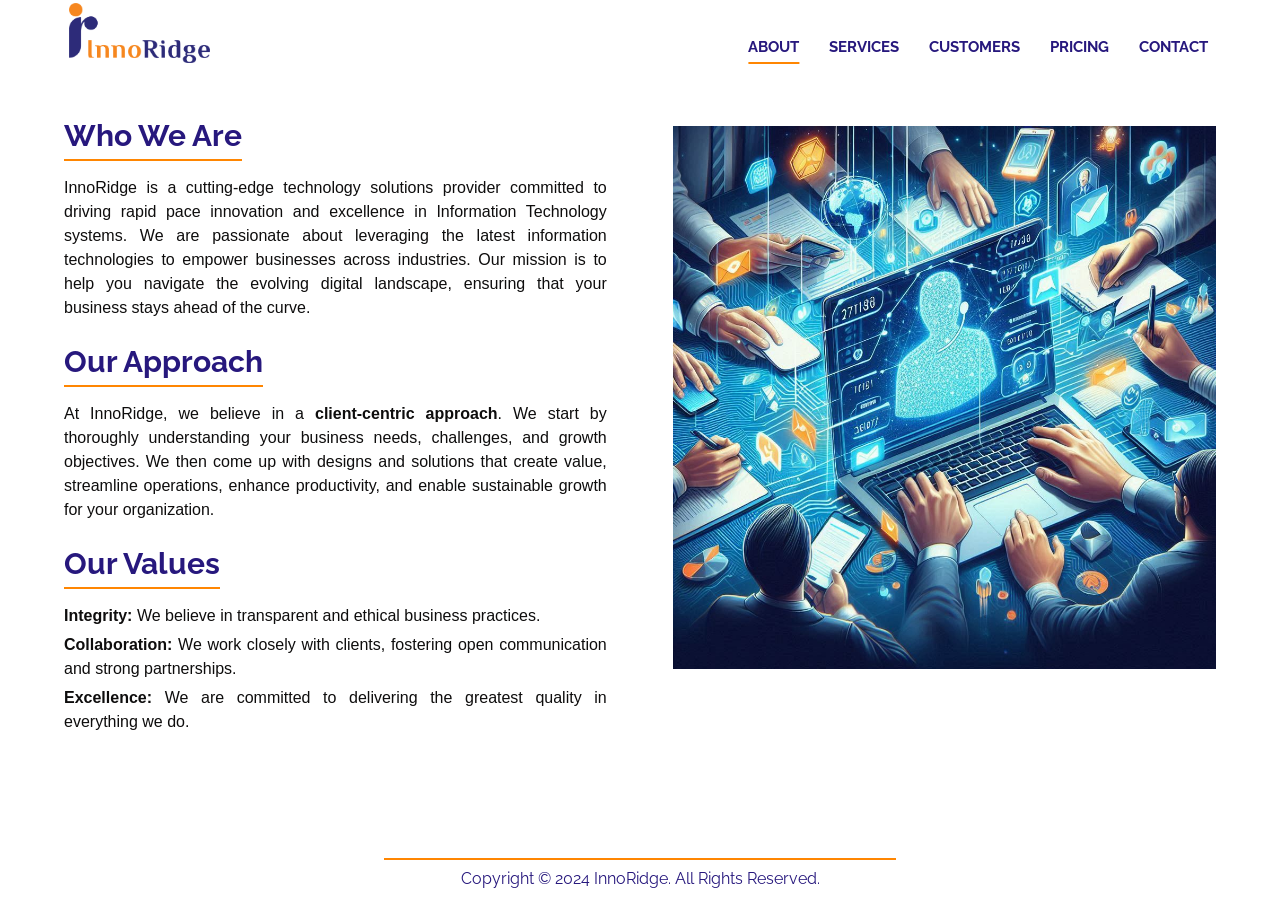
==== index.html @ 4f81815e "innoridge.com website" ====
<!DOCTYPE html>
<html lang="en">

<head>
    <meta charset="utf-8">
    <title>InnoRidge</title>
    <meta content="width=device-width, initial-scale=1.0" name="viewport">
    <meta content="InnoRidge Solutions" name="keywords">
    <meta content="InnoRidge" name="description">

    <!-- Favicon -->
    <link href="img/IRico.ico" rel="icon">

    <!-- Google Font -->
    <link href="https://fonts.googleapis.com/css?family=Raleway:200,300,400,500,600,700,800,900&display=swap"
        rel="stylesheet">

    <!-- Libraries CSS -->
    <link href="lib/bootstrap/css/bootstrap.min.css" rel="stylesheet">
    <link href="lib/ionicons/css/ionicons.min.css" rel="stylesheet">
    <link href="lib/owlcarousel/assets/owl.carousel.min.css" rel="stylesheet">
    <link href="lib/lightbox/css/lightbox.min.css" rel="stylesheet">

    <!-- Main Stylesheet -->
    <link href="css/style.css" rel="stylesheet">
    <title>Redirecting...</title>
    <script type="text/javascript">
      window.location.href = "about.html";
    </script>
  
  </head>
</head>


</html>
---- css/style.css ----
html,
body {
  height: 100%;
  margin: 0;
  display: flex;
  flex-direction: column;
}

html {
  overflow: scroll;
  overflow-x: hidden;
}
::-webkit-scrollbar {
  width: 0; 
  background: transparent; 
}

::-webkit-scrollbar-thumb {
  background: #FF0000;
}

main {
  flex-grow: 1;
}

/**************************************/
/************ General CSS *************/
/**************************************/

.image-for-small-devices {
  display: none;
}

body {
  color: #757575;
  font-family: "Raleway", sans-serif;
  background: #ffffff;
}

a {
  color: #4f84c4;
  transition: 0.3s;
}

/* a:hover,
a:active,
a:focus {
    color: #ff8601;
    outline: none;
    text-decoration: none;
} */

p {
  color: #0e0d0d;
  padding: 0;
  margin: 0 0 15px 0;
  font-size: 16px;
}

h1,
h2,
h3,
h4,
h5,
h6 {
  font-weight: 700;
  color: #27187d;
  margin: 0 0 15px 0;
  padding: 0;
  font-size: 30px;
}

h4,
h5,
h6 {
  font-weight: 400;
}

.mt-100 {
  margin-top: 100px;
}

.header-underline {
  color: #27187d;
  border-bottom: 2px solid #ff8601;
  padding-bottom: 5px;
  width: fit-content;
}

/**************************************/
/************* About CSS ************/
/**************************************/

.why-choose-innoridge-section {
  padding: 20px;
}

.why-choose-innoridge-section {
  padding: 20px;
}

.content-wrapper {
  display: flex;
  justify-content: flex-start;
  gap: 40px;
  max-width: 1200px;
  margin: 0 auto;
}

.content-container,
.values-section {
  flex: 1;
}

.content-container {
  min-width: 300px;
}

.values-section {
  min-width: 300px;
}

.mission-section {
  margin-top: 40px;
  text-align: center;
}

.section-heading {
  font-size: 24px;
  margin-bottom: 15px;
}

.reasons-list,
.values-list {
  list-style-type: none;
  padding-left: 0;
}

.reasons-list li,
.values-list li {
  margin-bottom: 10px;
}

@media screen and (max-width: 768px) {
  .content-wrapper {
    flex-direction: column;
  }
}

.why-innoridge {
  padding: 3rem;
}

.why-innoridge h2 {
  text-align: center;
}

.u-header {
  height: 85px;
  background-color: #ffffff;
}

.about-section {
  display: flex;
  flex-direction: row;
  margin: rem 0;
  gap: 1rem;
  align-items: flex-start;
  margin-left: 5vw;
  margin-right: 5vw;
}

.about-section h2 {
  margin: 0;
  font-size: 1.75rem;
  font-family: "Roboto", sans-serif;
  text-decoration: underline;
}

.section-title {
  font-family: "Roboto", sans-serif;
  text-decoration: underline;
}

.section-paragraph {
  text-align: justify;
  font-size: 1rem;
  font-family: "Roboto", sans-serif;
  margin-top: 0px;
}

.contact-text {
  margin-bottom: 5px !important;
}

.section-paragraph p {
  margin-top: 0px !important;
}

.values-section  {
  font-size: 1rem;
} 

.image-content {
  flex: 1;
  display: flex;
  justify-content: center;
  align-items: flex-start;
}

.about-image {
  width: 100%;
  padding-top: 0.5rem;
  padding-bottom: 1.5rem;
  max-height: 74vh;
}



.about-image-services {
  width: 100%;
  /* object-fit: contain; */
  /* display: block; */
}

.projects-section {
  padding: 2vh 0 0 0;
}

/* General Styles */

.container {
  display: flex;
  flex-direction: row;
  margin: 2rem;
  gap: 1rem;
}

.text-content {
  flex: 1;
  display: flex;
  flex-direction: column;
  justify-content: center;
}

.section-heading {
  text-align: center;
  margin-bottom: 0.5rem !important;
  font-size: 2.5rem;
  font-family: Roboto, sans-serif !important;
}

.text-content p {
  text-align: justify;
  /* font-size: 1rem; */
  margin-bottom: 1.5rem;
  font-family: Roboto, sans-serif !important;
}

.image-container {
  flex: 1;
  display: flex;
  justify-content: center;
  height: 100%;
  padding-top: 2rem;
}

.image-container img {
  max-width: 100%;
  height: auto;
}

/* .image-for-small-devices{
    height: 20rem !important;
    width: 10rem;
  } */

/* Media Queries for Responsiveness */
@media (max-width: 1440px) {
  .section-heading {
    font-size: 2.25rem;
  }

  p {
    font-size: 1.12rem;
  }
}

@media (max-width: 1024px) {
  .container {
    flex-direction: column;
    align-items: center;
  }

  .text-content {
    margin-bottom: 2rem;
  }

  .section-heading {
    font-size: 2rem;
  }

  p {
    font-size: 1.1rem;
  }

  .image-container {
    justify-content: center;
  }

  .image-container img {
    width: 80%;
  }
}

@media (max-width: 768px) {
  .container {
    margin: 2rem 1rem;
  }

  .section-heading {
    font-size: 1.75rem;
    /* Smaller devices font size */
  }

  p {
    font-size: 1rem;
  }
  .image-for-small-devices {
    display: flex;
    width: 90vw;
    height: 40vh;
    margin: 0 auto;
  }
}

@media (max-width: 767px) {
  .about-section {
    flex-direction: column;
  }

  .image-content {
    display: none;
  }

  .text-content {
    margin-bottom: 0;
  }

  .image-for-small-devices {
    display: flex;
    width: 90vw;
    height: 40vh;
    margin: 0 auto;
  }
}

@media (max-width: 480px) {
  .container {
    margin: 1rem;
  }

  .section-heading {
    font-size: 1.5rem;
    /* Mobile devices */
  }
  .image-content .about-image{
    display: none;
  }

  p {
    font-size: 0.95rem;
  }


}

/* General Styles */
.why-choose-innoridge-section {
  padding: 0 4rem 1.5rem;
  font-family: "Roboto", sans-serif;
}

.content-container {
  padding: 0;
}

.section-heading {
  text-align: start;
  /* margin-bottom: 1rem; */
}

.text-content,
.image-container {
  flex: 1 !important;
  /* margin: 0 1rem !important; */
}

.image-container img {
  width: 100% !important;
  height: auto !important;
  object-fit: cover !important;
}

.reasons-list,
.values-list {
  padding-left: 0;
  list-style-position: inside;
}

.reasons-list li,
.values-list li {
  margin-bottom: 1rem;
  font-size: 1rem;
  /* Default paragraph size */
}


.values-section p,
.mission-section p {
  font-size: 1rem;
  /* Default paragraph size */
}

/* Media Queries for Responsiveness */
@media (max-width: 1440px) {
  .section-heading {
    font-size: 2.25rem;
    /* For smaller desktops */
  }

  .reasons-list li,
  .values-list li,
  .values-section p,
  .mission-section p {
    font-size: 1.15rem;
  }
}

@media (max-width: 1024px) {
  .why-choose-innoridge-section {
    padding: 0 2rem 2rem;
  }

  .section-heading {
    font-size: 2rem;
    /* For tablets */
  }

  .reasons-list li,
  .values-list li,
  .values-section p,
  .mission-section p {
    font-size: 1.1rem;
  }
}

@media (max-width: 768px) {
  .why-choose-innoridge-section {
    padding: 0 1rem 2rem;
  }

  .section-heading {
    font-size: 1.75rem;
    /* For small tablets */
  }

  .reasons-list li,
  .values-list li,
  .values-section p,
  .mission-section p {
    font-size: 1rem;
  }
}

@media (max-width: 480px) {
  .why-choose-innoridge-section {
    padding: 0 1rem 1rem;
  }

  .section-heading {
    font-size: 1.5rem;
    /* For mobile devices */
  }

  .reasons-list li,
  .values-list li,
  .values-section p,
  .mission-section p {
    font-size: 0.95rem;
  }
}

.u-social-icons {
  display: flex;
  /* Ensure the icons are displayed in a row */
  justify-content: center;
  /* Center the icons */
  align-items: center;
  /* Vertically center the icons */
}

.u-social-icon {
  width: 25px;
  /* Set a fixed width for the icons */
  height: 25px;
  /* Set a fixed height for the icons */
  margin: 0 10px;
  /* Add some spacing between icons */
}

#sec-5ca8 {
  background-color: #ffffff;
}

.social-icon {
  display: inline-block;
  /* Align icon properly */
  width: 24px;
  /* Set width */
  height: 24px;
  /* Set height */
}

.u-section-1 {
  background-image: none;
}

.u-section-1 .u-sheet-1 {
  min-height: 541px;
}

.u-section-1 .u-layout-wrap-1 {
  /* margin-top: 60px;
    margin-bottom: 12px; */
}

.u-section-1 .u-layout-cell-1 {
  min-height: 479px;
}

/* .u-section-1 .u-container-layout-1 {
    padding: 30px 60px;
  } */

.u-section-1 .u-text-1 {
  text-decoration: underline !important;
  margin: 30px auto 0;
}

.u-section-1 .u-text-2 {
  font-size: 1.125rem;
  margin: 34px 0 0;
}

.u-section-1 .u-text-3 {
  text-decoration: underline !important;
  margin: 30px 0 0;
}

.u-section-1 .u-text-4 {
  margin-left: 0;
  margin-right: 0;
  margin-bottom: 0;
  font-size: 1.125rem;
}

.u-section-1 .u-image-1 {
  min-height: 479px;
  background-image: url("images/Innoridge_Logo_Small.jpg?rand=93ce");
  background-position: 50% 50%;
}

.u-section-1 .u-container-layout-2 {
  padding: 30px 60px;
}

@media (max-width: 1199px) {
  .u-section-1 .u-sheet-1 {
    min-height: 100px;
  }

  .u-section-1 .u-layout-cell-1 {
    min-height: 395px;
  }

  .u-section-1 .u-image-1 {
    min-height: 395px;
  }
}

@media (max-width: 991px) {
  .u-section-1 .u-layout-cell-1 {
    min-height: 100px;
  }

  .u-section-1 .u-container-layout-1 {
    padding-left: 30px;
    padding-right: 30px;
  }

  .u-section-1 .u-image-1 {
    min-height: 303px;
  }

  .u-section-1 .u-container-layout-2 {
    padding-left: 30px;
    padding-right: 30px;
  }
}

@media (max-width: 767px) {
  .u-section-1 .u-container-layout-1 {
    padding-left: 10px;
    padding-right: 10px;
  }

  .u-section-1 .u-image-1 {
    min-height: 455px;
  }

  .u-section-1 .u-container-layout-2 {
    padding-left: 10px;
    padding-right: 10px;
  }
}

@media (max-width: 575px) {
  .u-section-1 .u-image-1 {
    min-height: 286px;
  }
}

.u-section-2 {
  min-height: 584px;
}

.u-section-2 .u-group-1 {
  margin-top: 64px;
  margin-bottom: 0;
  min-height: 520px;
  height: auto;
}

.u-section-2 .u-container-layout-1 {
  padding: 0 0 7px;
}

.u-section-2 .u-shape-1 {
  width: 30px;
  height: 368px;
  background-image: none;
  margin: -26px auto 0 0;
}

.u-section-2 .u-shape-2 {
  width: 30px;
  height: 368px;
  background-image: none;
  margin: -368px 0 0 auto;
}

.u-section-2 .u-text-1 {
  font-size: 1.875rem;
  margin: -342px 80px 0;
}

.u-section-2 .u-text-2 {
  line-height: 2;
  font-size: 1.25rem;
  margin: 30px 100px 0;
}

@media (max-width: 1199px) {
  .u-section-2 {
    min-height: 650px;
  }

  .u-section-2 .u-group-1 {
    min-height: 599px;
    height: auto;
  }

  .u-section-2 .u-text-1 {
    width: 600px;
    margin-top: -284px;
    margin-left: auto;
    margin-right: auto;
  }

  .u-section-2 .u-text-2 {
    margin-top: 47px;
    margin-left: 0;
    margin-right: 0;
  }
}

@media (max-width: 991px) {
  .u-section-2 {
    min-height: 659px;
  }

  .u-section-2 .u-group-1 {
    margin-top: 33px;
    margin-bottom: 33px;
    min-height: 594px;
  }

  .u-section-2 .u-shape-1 {
    left: 0;
    right: auto;
    height: auto;
    margin: initial;
  }

  .u-section-2 .u-shape-2 {
    left: auto;
    right: 0;
    height: auto;
    margin: initial;
  }

  .u-section-2 .u-text-1 {
    margin-top: 22px;
  }

  .u-section-2 .u-text-2 {
    margin-top: 31px;
  }
}

@media (max-width: 767px) {
  .u-section-2 .u-text-1 {
    margin-top: -1330px;
    width: 540px;
  }

  .u-section-2 .u-text-2 {
    font-size: 1.125rem;
    margin-top: -878px;
  }
}

@media (max-width: 575px) {
  .u-section-2 {
    min-height: 850px;
  }

  .u-section-2 .u-group-1 {
    margin-top: 59px;
    margin-bottom: 60px;
    min-height: 742px;
  }

  .u-section-2 .u-container-layout-1 {
    padding-bottom: 0;
  }

  .u-section-2 .u-text-1 {
    width: 340px;
    margin-top: 31px;
  }

  .u-section-2 .u-text-2 {
    width: auto;
    margin-top: 30px;
    margin-left: 40px;
    margin-right: 40px;
  }
}

.u-section-1 {
  background-image: none;
}

.u-section-1 .u-sheet-1 {
  min-height: 541px;
}

.u-section-1 .u-layout-wrap-1 {
  margin-top: 60px;
  margin-bottom: 12px;
}

.u-section-1 .u-layout-cell-1 {
  min-height: 479px;
}

.u-section-1 .u-container-layout-1 {
  padding: 30px 60px;
}

.u-section-1 .u-text-1 {
  text-decoration: underline !important;
  margin: 30px auto 0;
}

.u-section-1 .u-text-2 {
  font-size: 1.125rem;
  margin: 34px 0 0;
}

.u-section-1 .u-text-3 {
  text-decoration: underline !important;
  margin: 30px 0 0;
}

.u-section-1 .u-text-4 {
  margin-left: 0;
  margin-right: 0;
  margin-bottom: 0;
  font-size: 1.125rem;
}

.u-section-1 .u-image-1 {
  min-height: 479px;
  background-image: url("images/Innoridge_Logo_Small.jpg?rand=93ce");
  background-position: 50% 50%;
}

.u-section-1 .u-container-layout-2 {
  padding: 30px 60px;
}

@media (max-width: 1199px) {
  .u-section-1 .u-sheet-1 {
    min-height: 100px;
  }

  .u-section-1 .u-layout-cell-1 {
    min-height: 395px;
  }

  .u-section-1 .u-image-1 {
    min-height: 395px;
  }
}

@media (max-width: 991px) {
  .u-section-1 .u-layout-cell-1 {
    min-height: 100px;
  }

  .u-section-1 .u-container-layout-1 {
    padding-left: 30px;
    padding-right: 30px;
  }

  .u-section-1 .u-image-1 {
    min-height: 303px;
  }

  .u-section-1 .u-container-layout-2 {
    padding-left: 30px;
    padding-right: 30px;
  }
}

@media (max-width: 767px) {
  .u-section-1 .u-container-layout-1 {
    padding-left: 10px;
    padding-right: 10px;
  }

  .u-section-1 .u-image-1 {
    min-height: 455px;
  }

  .u-section-1 .u-container-layout-2 {
    padding-left: 10px;
    padding-right: 10px;
  }
}

@media (max-width: 575px) {
  .u-section-1 .u-image-1 {
    min-height: 286px;
  }
}

.u-section-2 {
  min-height: 584px;
}

.u-section-2 .u-group-1 {
  margin-top: 64px;
  margin-bottom: 0;
  min-height: 520px;
  height: auto;
}

.u-section-2 .u-container-layout-1 {
  padding: 0 0 7px;
}

.u-section-2 .u-shape-1 {
  width: 30px;
  height: 368px;
  background-image: none;
  margin: -26px auto 0 0;
}

.u-section-2 .u-shape-2 {
  width: 30px;
  height: 368px;
  background-image: none;
  margin: -368px 0 0 auto;
}

.u-section-2 .u-text-1 {
  font-size: 1.875rem;
  margin: -342px 80px 0;
}

.u-section-2 .u-text-2 {
  line-height: 2;
  font-size: 1.25rem;
  margin: 30px 100px 0;
}

@media (max-width: 1199px) {
  .u-section-2 {
    min-height: 650px;
  }

  .u-section-2 .u-group-1 {
    min-height: 599px;
    height: auto;
  }

  .u-section-2 .u-text-1 {
    width: 600px;
    margin-top: -284px;
    margin-left: auto;
    margin-right: auto;
  }

  .u-section-2 .u-text-2 {
    margin-top: 47px;
    margin-left: 0;
    margin-right: 0;
  }
}

@media (max-width: 991px) {
  .u-section-2 {
    min-height: 659px;
  }

  .u-section-2 .u-group-1 {
    margin-top: 33px;
    margin-bottom: 33px;
    min-height: 594px;
  }

  .u-section-2 .u-shape-1 {
    left: 0;
    right: auto;
    height: auto;
    margin: initial;
  }

  .u-section-2 .u-shape-2 {
    left: auto;
    right: 0;
    height: auto;
    margin: initial;
  }

  .u-section-2 .u-text-1 {
    margin-top: 22px;
  }

  .u-section-2 .u-text-2 {
    margin-top: 31px;
  }
}

@media (max-width: 767px) {
  .u-section-2 .u-text-1 {
    margin-top: -1330px;
    width: 540px;
  }

  .u-section-2 .u-text-2 {
    font-size: 1.125rem;
    margin-top: -878px;
  }
}

@media (max-width: 575px) {
  .u-section-2 {
    min-height: 850px;
  }

  .u-section-2 .u-group-1 {
    margin-top: 59px;
    margin-bottom: 60px;
    min-height: 742px;
  }

  .u-section-2 .u-container-layout-1 {
    padding-bottom: 0;
  }

  .u-section-2 .u-text-1 {
    width: 340px;
    margin-top: 31px;
  }

  .u-section-2 .u-text-2 {
    width: auto;
    margin-top: 30px;
    margin-left: 40px;
    margin-right: 40px;
  }
}

/**************************************/
/********** Back to Top CSS ***********/
/**************************************/
.back-to-top {
  position: fixed;
  display: none;
  background: #4f84c4;
  color: #ffffff;
  width: 45px;
  height: 45px;
  text-align: center;
  line-height: 1;
  font-size: 44px;
  right: 15px;
  bottom: 15px;
  transition: background 0.3s;
  z-index: 9;
}

.back-to-top i {
  color: #ffffff;
}

/**************************************/
/************** Nav CSS ***************/
/**************************************/
#nav {
  /* position: fixed; */
  top: 0;
  width: 100%;
  height: 100px;
  padding: 20px 0 15px;
  z-index: 999;
}

#nav.nav-sticky {
  height: 70px;
  padding: 8px 0;
  box-shadow: 0 2px 5px #ffffff;
  transition: all 0.3s;
}

#nav .navbar {
  height: 100%;
  background: transparent !important;
}

#nav .navbar-brand {
  padding: 0;
}

#nav .navbar-brand img {
  position: absolute;
  max-height: 60px;
  margin-top: -40px;
  transition: all 0.5s;
  margin-left: 3vw;
}

#nav.nav-sticky .navbar-brand img {
  position: absolute;
  max-height: 50px;
  margin-top: -25px;
  transition: all 0.5s;
}

#nav .nav-link,
#nav .nav-link:focus,
#nav .nav-link:hover,
#nav .nav-link.active {
  color: #27187d;
  position: relative;
  text-decoration: none;
  font-weight: bold;
}

#nav .nav-link:hover,
#nav .nav-link.active {
  text-decoration: underline;
  text-decoration-color: #ff8601;
  text-decoration-thickness: 1.5px;
  text-underline-offset: 10px;
}

#nav .nav-link {
  transition: color 0.3s ease;
}

#nav .nav-link:hover,
#nav .nav-link.active {
  color: #27187d;
  background-color: transparent;
  transition: none;
}

#nav .dropdown-menu {
  margin-top: 0;
  border: 0;
  border-radius: 0;
  background: #195da1;
}



/* .header-background {
  background-color: rgb(238, 238, 238) !important;
} */

.nav-content-adjustments{
  padding-right: 2vw !important;
}

@media (min-width: 1400px){
  .nav-content-adjustments{
    padding-right: 2.5vw !important;
  }
}

@media (min-width: 768px) {
  #nav,
  #nav .navbar {
    background: #ffffff;
  }

  #nav a.nav-link {
    padding: 8px 15px 0px;
    font-size: 15px;
    text-transform: uppercase;
  }
}

@media (max-width: 768px) {
  #nav,
  #nav .navbar {
    background: #ffffff !important;

  }

  #nav a.nav-link {
    padding: 5px;
  }

  #nav .dropdown-menu {
    box-shadow: none;
  }

  #nav .container-fluid {
    padding: 0;
  }

  .nav-adjustments {
    padding-top: 2rem !important;
    padding-left: 0.6rem !important;
  }

  #nav-link{
    padding-left: 1vh;
  }
}

/**************************************/
/************* Header CSS *************/
/**************************************/
.header {
  position: relative;
  width: 100%;
  background: #ffffff;
  margin-top: 100px;
}

.header .carousel-item {
  position: relative;
  width: 100%;
  overflow: hidden;
}

.header .carousel-img {
  text-align: center;
}

.header .carousel-img img {
  max-width: 100%;
  max-height: 100%;
}

.header .carousel-content {
  padding: 30px;
  text-align: center;
}

.header .carousel-content h2 {
  color: #4f84c4;
  font-size: 45px;
  font-weight: 700;
  letter-spacing: 3px;
  text-transform: capitalize;
}

.header .carousel-content p {
  color: #353535;
  font-size: 22px;
  font-weight: 500;
  letter-spacing: 1px;
  margin-bottom: 25px;
}

.header .carousel-content .btn {
  padding: 12px 30px;
  color: #ffffff;
  border-radius: 0;
  background: #4f84c4;
}

.header .carousel-content .btn:hover {
  background: #888888;
}

.carousel-control-next i,
.carousel-control-prev i {
  color: #888888;
  font-size: 45px;
}

.carousel-indicators li {
  width: 20px;
  height: 0px;
  background: #888888;
}

/**************************************/
/******** Section Header CSS **********/
/**************************************/
.section-header {
  position: relative;
  max-width: 700px;
  margin: 0 auto 60px auto;
  padding-bottom: 25px;
}

.section-header h2 {
  color: #666666;
  font-size: 35px;
  font-weight: 700;
  text-transform: uppercase;
  letter-spacing: 6px;
  text-align: center;
}

.section-header::after {
  content: "";
  position: absolute;
  display: inline-block;
  width: 100px;
  height: 5px;
  background: #cccccc;
  border-radius: 0 0 5px 5px;
  bottom: 0;
  left: calc(50% - 50px);
}

.section-header p {
  font-size: 22px;
  font-weight: 300;
  text-align: center;
  margin: 0;
}

/**************************************/
/********* About + Single CSS *********/
/**************************************/
.about,
.single {
  position: relative;
  padding: 90px 0 60px 0;
  background: #f2f2f2;
}

.about .col-md-12,
.about .col-md-6,
.single .col-md-12,
.single .col-md-6 {
  margin-bottom: 30px;
}

.about .about-img,
.single .single-img {
  position: relative;
  overflow: hidden;
}

.about .about-img img,
.single .single-img img {
  width: 100%;
}

.about .about-content,
.single .single-content {
  position: relative;
  width: 80%;
  margin: -100px auto 0 auto;
  padding: 30px;
  background: #ffffff;
}

.about .about-content h2,
.single .single-content h2 {
  font-size: 25px;
  font-weight: 700;
}

.about .about-content p,
.single .single-content p {
  font-size: 16px;
  font-weight: 300;
}

.about .btn,
.single .btn {
  font-size: 14px;
  letter-spacing: 1px;
  color: #ffffff;
  background: #999999;
  border-radius: 0;
}

.about .btn:hover,
.single .btn:hover {
  background: #4f84c4;
}

/**************************************/
/************ Services CSS ************/
/**************************************/
.service {
  background: #ffffff;
  padding: 90px 0 60px 0;
  text-align: center;
}

.service .service-item {
  position: relative;
  width: 100%;
  text-align: center;
  margin-bottom: 30px;
}

.service .service-icon {
  position: relative;
  width: 100%;
  padding: 30px 15px;
  background: #4f84c4;
}

.service .service-icon i {
  font-size: 90px;
  line-height: 0;
  color: #ffffff;
}

.service .service-detail {
  position: relative;
  width: 100%;
  padding: 30px 15px;
  background: #f2f2f2;
}

.service .service-detail h4,
.service .service-detail h4 a {
  font-size: 18px;
  font-weight: 700;
  line-height: 24px;
  letter-spacing: 1px;
  text-transform: capitalize;
}

.service .service-detail p {
  margin: 0;
}

/**************************************/
/********* Call To Action CSS *********/
/**************************************/
.call-to-action {
  position: relative;
  padding: 90px 0;
  background: #4f84c4;
}

.call-to-action .container {
  max-width: 700px;
}

.call-to-action .section-header h2 {
  color: #ffffff;
}

.call-to-action .section-header::before {
  background: #ffffff;
}

.call-to-action .section-header p {
  color: #ffffff;
}

.call-to-action .btn {
  padding: 15px 30px;
  color: #4f84c4;
  font-weight: 700;
  font-size: 18px;
  letter-spacing: 1px;
  text-transform: uppercase;
  background: #ffffff;
  border-radius: 0;
  transition: 0.3s;
}

.call-to-action .btn:hover {
  color: #ffffff;
  background: #353535;
}

/**************************************/
/************* Pricing CSS ************/
/**************************************/
.pricing {
  background: #f2f2f2;
  padding: 90px 0 60px 0;
}

.pricing .price-content {
  position: relative;
  background: #ffffff;
  text-align: center;
  margin-bottom: 30px;
}

.pricing .price-plan {
  display: block;
  background: #353535;
  margin: 0 0 30px;
  padding: 20px 0;
}

.pricing .price-plan i {
  color: #ffffff;
  font-size: 60px;
  line-height: 80px;
}

.pricing .price-title {
  display: block;
  color: #ffffff;
  font-size: 30px;
  letter-spacing: 2px;
  margin-bottom: 10px;
}

.pricing .price-amount {
  position: relative;
  font-family: "Arial, Helvetica", sans-serif;
  color: #ffffff;
  font-size: 60px;
  font-weight: 900;
  margin: 0;
  text-transform: uppercase;
}

.pricing .price-amount span {
  color: #ffffff;
  font-size: 22px;
  font-weight: 400;
  text-transform: lowercase;
}

.pricing .price-amount span:first-child {
  position: relative;
  top: -27px;
  left: -5px;
}

.pricing .price-date {
  color: #ffffff;
  font-size: 12px;
  margin-top: 5px;
  text-transform: uppercase;
  margin-bottom: 0;
}

.pricing .price-details {
  font-size: 16px;
  list-style: none;
  text-align: left;
}

.pricing .price-details li {
  padding: 5px 0;
}

.pricing .price-details li i.ion-md-checkmark {
  color: #4f84c4;
  margin-right: 8px;
}

.pricing .price-details li i.ion-md-close {
  color: #ea4335;
  margin-right: 10px;
}

.pricing .btn {
  color: #ffffff;
  padding: 10px 30px;
  text-transform: uppercase;
  border: none;
  border-radius: 0;
}

.pricing .price-btn {
  margin-top: 10px;
  margin-bottom: 30px;
  background: #353535;
  color: #ffffff;
}

.pricing .price-btn:hover {
  background: #4f84c4;
}

.pricing .features-price-btn {
  background: #4f84c4;
}

.pricing .features-price-btn:hover {
  background: #353535;
}

.pricing .features-price .price-plan {
  background: #4f84c4;
}

.pricing .features-price .price-plan p {
  color: #ffffff;
}

.pricing .features-price .price-plan .price-amount,
.pricing .features-price .price-plan .price-amount span {
  color: #ffffff;
}

.pricing .features-price .price-plan .price-title {
  color: #ffffff;
}

/**************************************/
/*********** Our Skills CSS ***********/
/**************************************/
.skills {
  position: relative;
  padding: 90px 0 60px 0;
}

.skills .skill-item {
  position: relative;
  width: 100%;
  margin-bottom: 30px;
}

.skills .skill-item h3 {
  font-size: 22px;
  font-weight: 700;
  color: #666666;
  margin-bottom: 15px;
}

.skills .skill-name {
  position: relative;
  width: 100%;
}

.skills .skill-name p {
  display: inline-block;
  margin-bottom: 5px;
  font-size: 16px;
  font-weight: 400;
}

.skills .skill-name p:last-child {
  float: right;
}

.skills .progress {
  margin-bottom: 15px;
  border-radius: 0;
}

.skills .progress .progress-bar {
  background: #4f84c4;
  border-radius: 0;
}

/**************************************/
/************ Counters CSS ************/
/**************************************/
.counters {
  position: relative;
  width: 100%;
  padding: 90px 0;
  background: #4f84c4;
}

.counters i {
  display: inline-block;
  font-size: 90px;
  line-height: 0;
  color: #ffffff;
  margin-bottom: 10px;
}

.counters h2 {
  font-family: "Arial, Helvetica", sans-serif;
  font-size: 60px;
  font-weight: 900;
  letter-spacing: 5px;
  color: #ffffff;
}

.counters p {
  font-size: 22px;
  color: #ffffff;
}

/**************************************/
/************ Portfolio CSS ***********/
/**************************************/
.portfolio {
  position: relative;
  padding: 90px 0 60px 0;
  background: #f2f2f2;
}

.portfolio .portfolio-item {
  margin-bottom: 30px;
  overflow: hidden;
}

.portfolio .portfolio-item .portfolio-img {
  position: relative;
  background: #000000;
  overflow: hidden;
}

.portfolio .portfolio-item .link-preview,
.portfolio .portfolio-item .link-details {
  position: absolute;
  display: inline-block;
  padding: 5px 0;
  line-height: 1;
  text-align: center;
  width: 45px;
  height: 35px;
  background: #4f84c4;
  border: 1px solid #ffffff;
  transition: 0.3s;
  opacity: 0;
}

.portfolio .portfolio-item .link-preview i,
.portfolio .portfolio-item .link-details i {
  font-size: 22px;
  color: #ffffff;
}

.portfolio .portfolio-item .link-preview:hover,
.portfolio .portfolio-item .link-details:hover {
  background: #ffffff;
  border: 1px solid #4f84c4;
}

.portfolio .portfolio-item .link-preview:hover i,
.portfolio .portfolio-item .link-details:hover i {
  color: #353535;
}

.portfolio .portfolio-item .link-preview {
  left: 0;
  top: calc(50% - 18px);
}

.portfolio .portfolio-item .link-details {
  right: 0;
  top: calc(50% - 18px);
}

.portfolio .portfolio-item:hover .link-preview {
  opacity: 1;
  left: calc(50% - 50px);
}

.portfolio .portfolio-item:hover .link-details {
  opacity: 1;
  right: calc(50% - 50px);
}

.portfolio .portfolio-item .portfolio-info {
  position: relative;
  width: 100%;
  padding: 30px 15px;
  text-align: center;
  background: #ffffff;
}

.portfolio .portfolio-item .portfolio-info h3 {
  font-size: 18px;
  font-weight: 700;
  margin-bottom: 10px;
}

.portfolio .portfolio-item .portfolio-info p {
  margin: 0;
  font-size: 14px;
  font-weight: 300;
  text-transform: uppercase;
}

/**************************************/
/************** Team CSS **************/
/**************************************/
.team {
  position: relative;
  padding: 90px 0;
  background: #ffffff;
}

.team .team-item {
  margin-bottom: 30px;
  overflow: hidden;
}

.team .team-item .team-img {
  position: relative;
  background: #000000;
  overflow: hidden;
}

.team .team-item .team-social {
  position: absolute;
  display: block;
  text-align: center;
  width: 100%;
  height: 35px;
  top: 0;
  left: 0;
  transition: 0.3s;
  opacity: 0;
}

.team .team-item .team-social a {
  display: inline-block;
  padding: 5px 0;
  line-height: 1;
  text-align: center;
  width: 35px;
  height: 35px;
  background: #4f84c4;
  border: 1px solid #ffffff;
}

.team .team-item .team-social a i {
  font-size: 22px;
  color: #ffffff;
}

.team .team-item .team-social a:hover {
  background: #ffffff;
  border: 1px solid #4f84c4;
}

.team .team-item .team-social a:hover i {
  color: #353535;
}

.team .team-item:hover .team-social {
  opacity: 1;
  top: calc(50% - 18px);
}

.team .team-item .team-info {
  position: relative;
  width: 100%;
  padding: 30px 15px;
  text-align: center;
  background: #f2f2f2;
}

.team .team-item .team-info h3 {
  font-size: 18px;
  font-weight: 700;
  margin-bottom: 10px;
}

.team .team-item .team-info p {
  margin: 0;
  font-size: 14px;
  font-weight: 300;
  text-transform: uppercase;
}

/**************************************/
/*********** Testimonials CSS *********/
/**************************************/
.testimonials {
  position: relative;
  padding: 90px 0 60px 0;
  background: #f2f2f2;
}

.testimonials .testimonial-item {
  position: relative;
  margin: 0 15px 30px 15px;
  background: #ffffff;
}

.testimonials .testimonial-img {
  position: relative;
  background: #000000;
  overflow: hidden;
}

.testimonials .testimonial-text {
  position: relative;
  width: 100%;
  padding: 30px 15px;
  text-align: center;
  background: #ffffff;
}

.testimonials .testimonial-text h3 {
  font-size: 18px;
  font-weight: 700;
  margin-bottom: 10px;
}

.testimonials .testimonial-text h4 {
  font-size: 12px;
  font-weight: 300;
  text-transform: uppercase;
}

.testimonials .testimonial-text p {
  margin: 0;
  font-size: 16px;
  font-weight: 300;
}

.testimonials .owl-nav,
.testimonials .owl-dots {
  margin-top: 5px;
  text-align: center;
}

.testimonials .owl-dot {
  display: inline-block;
  margin: 0 5px;
  width: 12px;
  height: 12px;
  border-radius: 50%;
  background-color: #dddddd;
}

.testimonials .owl-dot.active {
  background-color: #4f84c4;
}

@media (max-width: 575px) {
  .testimonials .testimonial-text {
    padding: 25px;
  }
}

/**************************************/
/************* Clients CSS ************/
/**************************************/
.clients {
  position: relative;
  padding: 90px 0;
}

.clients .section-header p {
  padding-bottom: 10px;
}

.clients img {
  max-width: 100%;
  opacity: 1;
  transition: 0.3s;
  padding: 15px 0;
}

.clients img:hover {
  opacity: 0.5;
}

.clients .owl-nav,
.clients .owl-dots {
  margin-top: 5px;
  text-align: center;
}

.clients .owl-dot {
  display: inline-block;
  margin: 0 5px;
  width: 12px;
  height: 12px;
  border-radius: 50%;
  background-color: #ddd;
}

.clients .owl-dot.active {
  background-color: #4f84c4;
}

/**************************************/
/************* Contact CSS ************/
/**************************************/

.footer {
  width: 100%;
  /* position: relative; */
  background-color: #fff;
  padding-top: 10px;
  margin-top: auto;
  margin-bottom: 1vh;
}

.footer-container {
  display: flex;
  flex-direction: column;
  align-items: center;
}

.footer-underline {
  width: 40%;
  height: 2px;
  background-color: #ff8601;
  margin-bottom: 7px;
}

.copyright {
  font-size: 1rem;
  color: #27187d;
  text-align: center;
  align-self: center;
}


.social-link.linkedin {
  color: #0077B5; 
}

.social-link {
  font-size: 20px;
  margin-right: 10px;
  text-decoration: none;
}

.social-link:hover, 
.social-link:focus {
  text-decoration: none;
}

.social-link.email {
  color: #ff8601; 
}
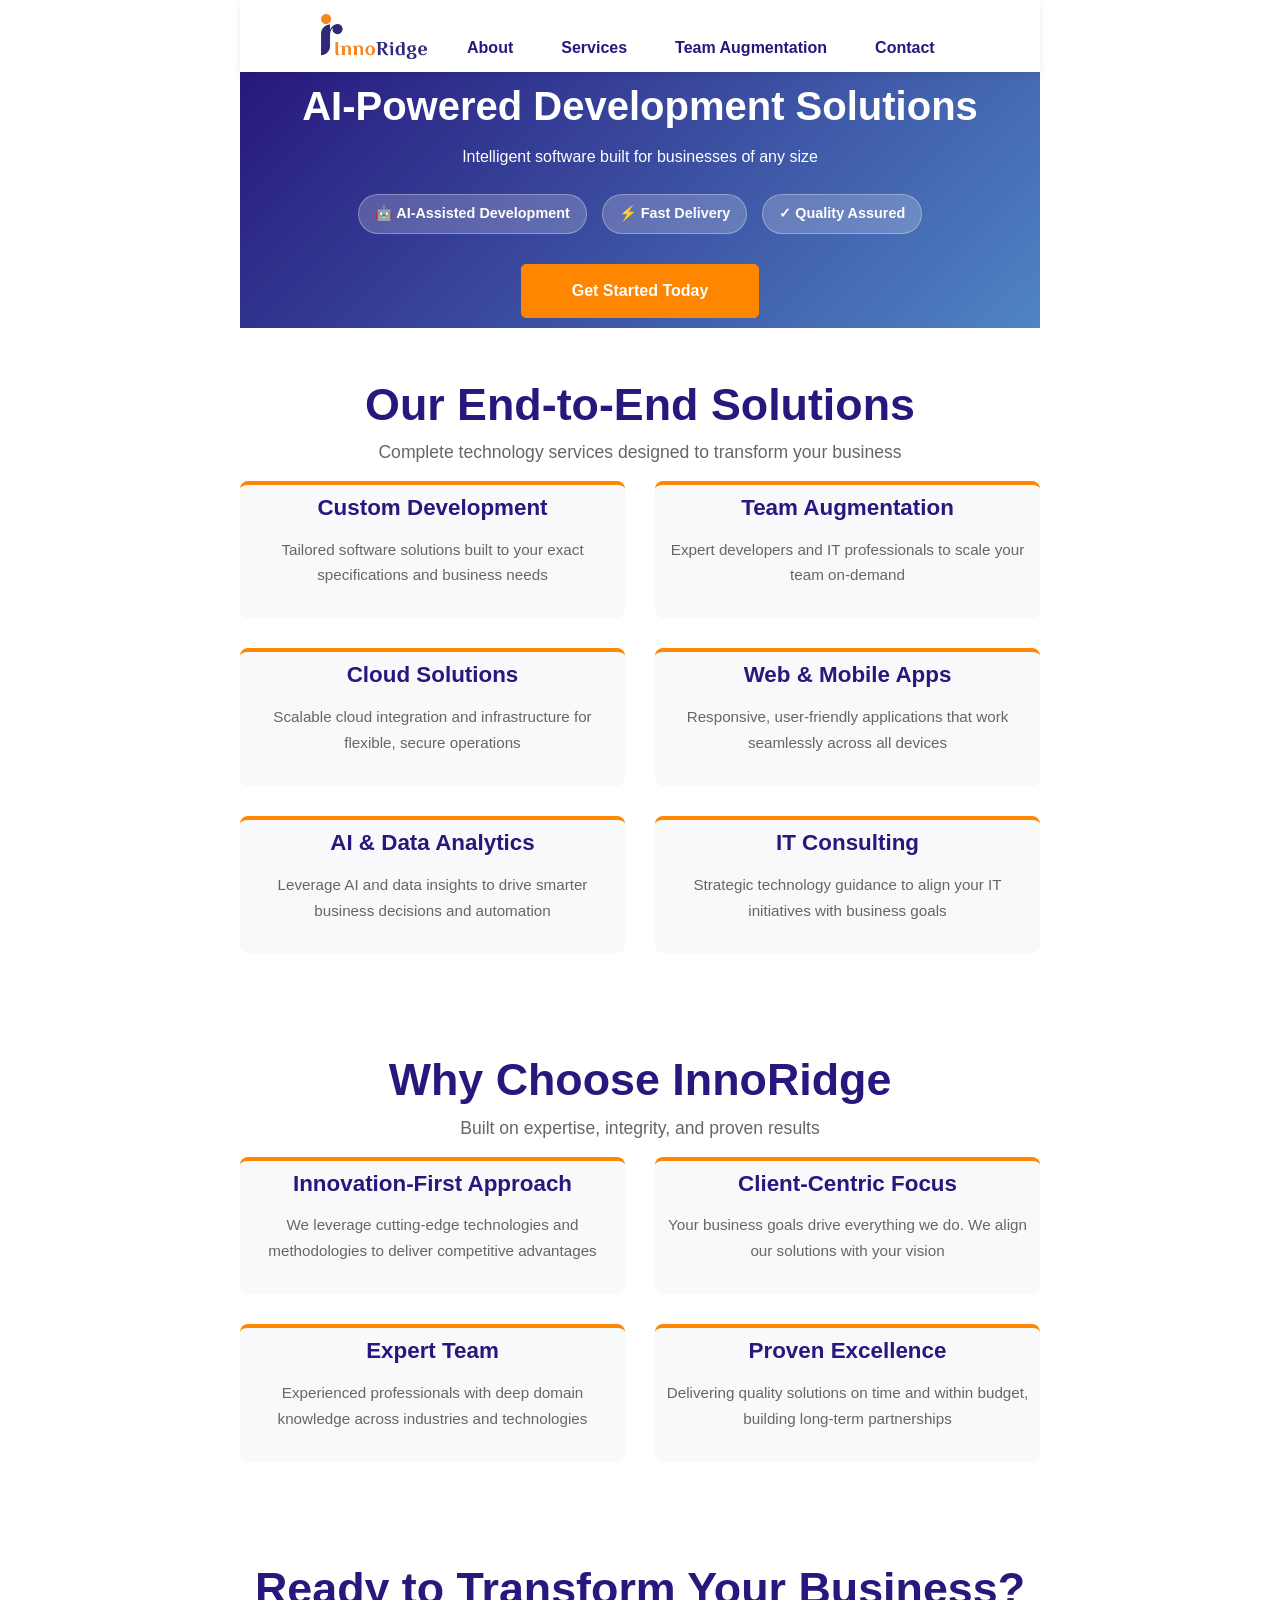
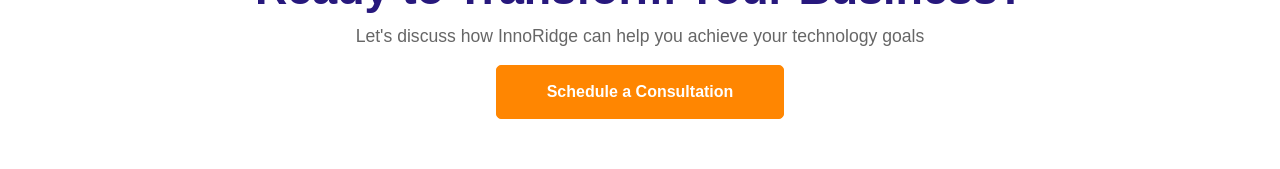
==== commit 4f96de3c: "Update website" ====
--- a/index.html
+++ b/index.html
@@ -3,33 +3,121 @@
 
 <head>
     <meta charset="utf-8">
-    <title>InnoRidge</title>
-    <meta content="width=device-width, initial-scale=1.0" name="viewport">
-    <meta content="InnoRidge Solutions" name="keywords">
-    <meta content="InnoRidge" name="description">
-
-    <!-- Favicon -->
-    <link href="img/IRico.ico" rel="icon">
-
-    <!-- Google Font -->
-    <link href="https://fonts.googleapis.com/css?family=Raleway:200,300,400,500,600,700,800,900&display=swap"
-        rel="stylesheet">
-
-    <!-- Libraries CSS -->
-    <link href="lib/bootstrap/css/bootstrap.min.css" rel="stylesheet">
-    <link href="lib/ionicons/css/ionicons.min.css" rel="stylesheet">
-    <link href="lib/owlcarousel/assets/owl.carousel.min.css" rel="stylesheet">
-    <link href="lib/lightbox/css/lightbox.min.css" rel="stylesheet">
-
-    <!-- Main Stylesheet -->
-    <link href="css/style.css" rel="stylesheet">
-    <title>Redirecting...</title>
-    <script type="text/javascript">
-      window.location.href = "about.html";
-    </script>
-  
-  </head>
+    <script src="js/head.js"></script>
 </head>
 
+<body>
+
+    <header id="navbar-header">
+        <nav class="navbar navbar-expand-lg navbar-light">
+            <div class="navbar-container">
+                <a href="index.html" class="navbar-brand">
+                    <img src="img/IRLogo.png" alt="InnoRidge Logo" class="logo-img">
+                </a>
+
+                <button class="navbar-toggler" type="button" data-bs-toggle="collapse" data-bs-target="#navbarCollapse" aria-controls="navbarCollapse" aria-expanded="false" aria-label="Toggle navigation">
+                    <span class="navbar-toggler-icon"></span>
+                </button>
+
+                <div class="collapse navbar-collapse" id="navbarCollapse">
+                    <ul class="navbar-nav ms-auto">
+                        <li class="nav-item">
+                            <a href="about.html" class="nav-link">About</a>
+                        </li>
+                        <li class="nav-item">
+                            <a href="services.html" class="nav-link">Services</a>
+                        </li>
+                        <li class="nav-item">
+                            <a href="team-augmentation.html" class="nav-link">Team Augmentation</a>
+                        </li>
+                        <li class="nav-item">
+                            <a href="contact.html" class="nav-link">Contact</a>
+                        </li>
+                    </ul>
+                </div>
+            </div>
+        </nav>
+    </header>
+
+    <main>
+        <section class="hero-section hero-compact">
+            <div class="hero-content">
+                <h1>AI-Powered Development Solutions</h1>
+                <p class="hero-subtitle">Intelligent software built for businesses of any size</p>
+                <div class="hero-features">
+                    <span class="hero-badge">🤖 AI-Assisted Development</span>
+                    <span class="hero-badge">⚡ Fast Delivery</span>
+                    <span class="hero-badge">✓ Quality Assured</span>
+                </div>
+                <a href="contact.html" class="btn btn-primary">Get Started Today</a>
+            </div>
+        </section>
+
+        <section class="section-overview">
+        <h2 class="section-heading">Our End-to-End Solutions</h2>
+        <p class="section-subtitle">Complete technology services designed to transform your business</p>
+        <div class="services-grid">
+            <div class="service-box">
+                <h3>Custom Development</h3>
+                <p>Tailored software solutions built to your exact specifications and business needs</p>
+            </div>
+            <div class="service-box">
+                <h3>Team Augmentation</h3>
+                <p>Expert developers and IT professionals to scale your team on-demand</p>
+            </div>
+            <div class="service-box">
+                <h3>Cloud Solutions</h3>
+                <p>Scalable cloud integration and infrastructure for flexible, secure operations</p>
+            </div>
+            <div class="service-box">
+                <h3>Web & Mobile Apps</h3>
+                <p>Responsive, user-friendly applications that work seamlessly across all devices</p>
+            </div>
+             <div class="service-box">
+                <h3>AI & Data Analytics</h3>
+                <p>Leverage AI and data insights to drive smarter business decisions and automation</p>
+            </div>
+            <div class="service-box">
+                <h3>IT Consulting</h3>
+                <p>Strategic technology guidance to align your IT initiatives with business goals</p>
+            </div>
+        </section>
+
+        <section class="section-overview">
+        <h2 class="section-heading">Why Choose InnoRidge</h2>
+        <p class="section-subtitle">Built on expertise, integrity, and proven results</p>
+        <div class="services-grid">
+            <div class="service-box">
+                <h3>Innovation-First Approach</h3>
+                <p>We leverage cutting-edge technologies and methodologies to deliver competitive advantages</p>
+            </div>
+            <div class="service-box">
+                <h3>Client-Centric Focus</h3>
+                <p>Your business goals drive everything we do. We align our solutions with your vision</p>
+            </div>
+            <div class="service-box">
+                <h3>Expert Team</h3>
+                <p>Experienced professionals with deep domain knowledge across industries and technologies</p>
+            </div>
+            <div class="service-box">
+                <h3>Proven Excellence</h3>
+                <p>Delivering quality solutions on time and within budget, building long-term partnerships</p>
+            </div>
+        </div>
+        </section>
+
+        <section class="section-overview">
+            <h2 class="section-heading">Ready to Transform Your Business?</h2>
+            <p class="section-subtitle">Let's discuss how InnoRidge can help you achieve your technology goals</p>
+            <a href="contact.html" class="btn btn-primary">Schedule a Consultation</a>
+        </section>
+
+    </main>
+
+    <script src="lib/jquery/jquery.min.js"></script>
+    <script src="lib/jquery/jquery-migrate.min.js"></script>
+    <script src="lib/bootstrap/js/bootstrap.bundle.min.js"></script>
+
+</body>
 
 </html>
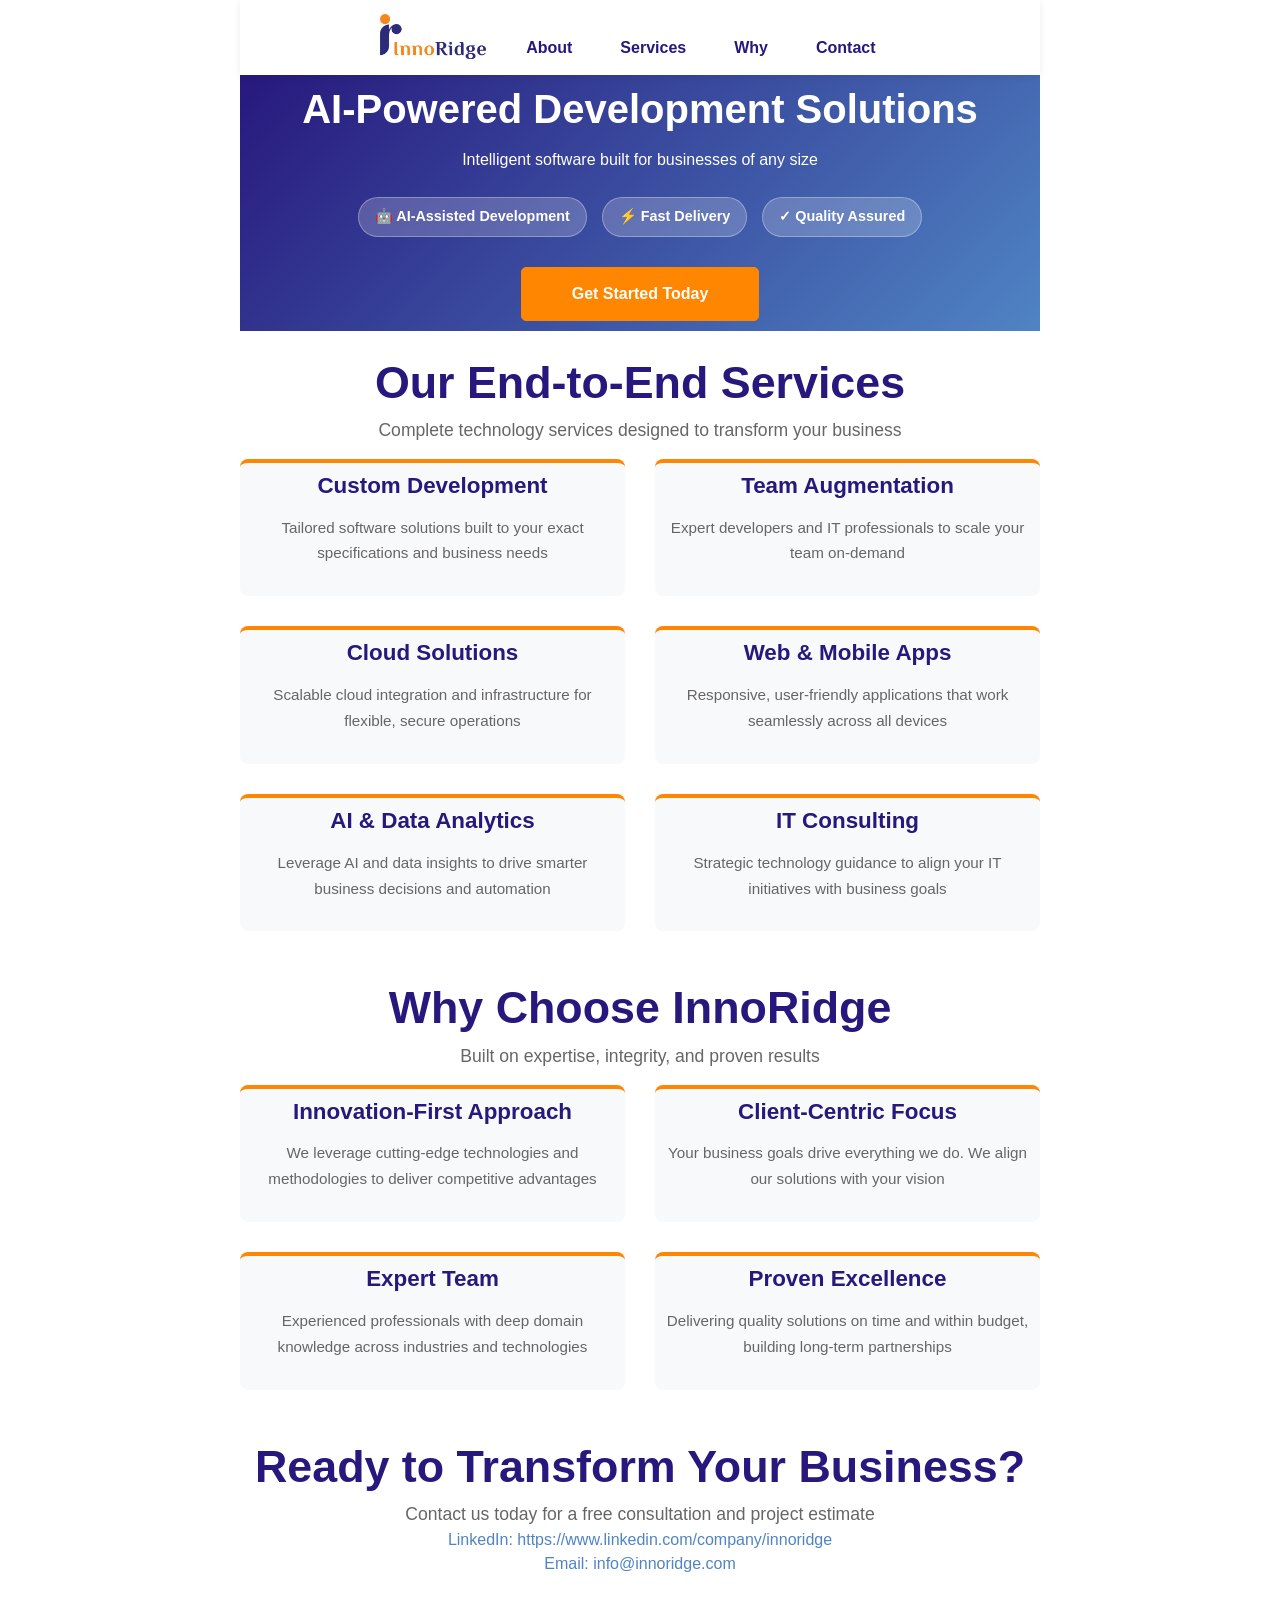
==== commit 1e1ddb47: "Simplified website content" ====
--- a/index.html
+++ b/index.html
@@ -3,13 +3,20 @@
 
 <head>
     <meta charset="utf-8">
-    <script src="js/head.js"></script>
+    <title>InnoRidge Solutions</title>
+    <meta content="width=device-width, initial-scale=1.0" name="viewport">
+    <meta name="description" content="InnoRidge Solutions - Comprehensive IT solutions for digital transformation and business growth">
+    <meta content="InnoRidge Solutions" name="keywords">
+    
+    <link href="img/IRIcon.ico" rel="icon">
+    <link href="lib/bootstrap/css/bootstrap.min.css" rel="stylesheet">
+    <link href="css/style.css" rel="stylesheet">
 </head>
 
 <body>
 
-    <header id="navbar-header">
-        <nav class="navbar navbar-expand-lg navbar-light">
+    <header id="navbar-header" >
+        <nav class="navbar navbar-expand-lg navbar-light fixed-top">
             <div class="navbar-container">
                 <a href="index.html" class="navbar-brand">
                     <img src="img/IRLogo.png" alt="InnoRidge Logo" class="logo-img">
@@ -22,16 +29,16 @@
                 <div class="collapse navbar-collapse" id="navbarCollapse">
                     <ul class="navbar-nav ms-auto">
                         <li class="nav-item">
-                            <a href="about.html" class="nav-link">About</a>
+                            <a href="#about" class="nav-link">About</a>
+                        </li>                        
+                        <li class="nav-item">
+                            <a href="#services" class="nav-link">Services</a>
                         </li>
                         <li class="nav-item">
-                            <a href="services.html" class="nav-link">Services</a>
+                            <a href="#why" class="nav-link">Why</a>
                         </li>
                         <li class="nav-item">
-                            <a href="team-augmentation.html" class="nav-link">Team Augmentation</a>
-                        </li>
-                        <li class="nav-item">
-                            <a href="contact.html" class="nav-link">Contact</a>
+                            <a href="#contact" class="nav-link">Contact</a>
                         </li>
                     </ul>
                 </div>
@@ -40,7 +47,7 @@
     </header>
 
     <main>
-        <section class="hero-section hero-compact">
+        <section class="hero-section hero-compact" id="about">
             <div class="hero-content">
                 <h1>AI-Powered Development Solutions</h1>
                 <p class="hero-subtitle">Intelligent software built for businesses of any size</p>
@@ -49,12 +56,12 @@
                     <span class="hero-badge">⚡ Fast Delivery</span>
                     <span class="hero-badge">✓ Quality Assured</span>
                 </div>
-                <a href="contact.html" class="btn btn-primary">Get Started Today</a>
+                <a href="#contact" class="btn btn-primary">Get Started Today</a>
             </div>
         </section>
 
-        <section class="section-overview">
-        <h2 class="section-heading">Our End-to-End Solutions</h2>
+        <section class="section-overview" id="services">
+        <h2 class="section-heading">Our End-to-End Services</h2>
         <p class="section-subtitle">Complete technology services designed to transform your business</p>
         <div class="services-grid">
             <div class="service-box">
@@ -83,7 +90,7 @@
             </div>
         </section>
 
-        <section class="section-overview">
+        <section class="section-overview" id="why">
         <h2 class="section-heading">Why Choose InnoRidge</h2>
         <p class="section-subtitle">Built on expertise, integrity, and proven results</p>
         <div class="services-grid">
@@ -106,10 +113,25 @@
         </div>
         </section>
 
-        <section class="section-overview">
+        <section class="section-overview" id="contact">
             <h2 class="section-heading">Ready to Transform Your Business?</h2>
-            <p class="section-subtitle">Let's discuss how InnoRidge can help you achieve your technology goals</p>
-            <a href="contact.html" class="btn btn-primary">Schedule a Consultation</a>
+            <div class="section-subtitle">Contact us today for a free consultation and project estimate</div>
+            <div class="contact-info">
+                <a href="https://www.linkedin.com/company/innoridge" target="_blank" rel="noopener noreferrer">
+                    <i class="fab fa-linkedin"></i>
+                    <div class="link-content">
+                        <span>LinkedIn:</span>
+                        <span class="link-info">https://www.linkedin.com/company/innoridge</span>
+                    </div>
+                </a>
+                <a href="mailto:info@innoridge.com">
+                    <i class="fas fa-envelope"></i>
+                    <div class="link-content">
+                        <span>Email:</span>
+                        <span class="link-info">info@innoridge.com</span>
+                    </div>
+                </a>
+            </div>
         </section>
 
     </main>
@@ -118,6 +140,46 @@
     <script src="lib/jquery/jquery-migrate.min.js"></script>
     <script src="lib/bootstrap/js/bootstrap.bundle.min.js"></script>
 
+    <script>
+        // Function to get the hash value from URL (e.g., #services)
+        function getHashValue() {
+            return location.hash.substring(1); // Remove the '#' character
+        }
+
+        // Function to show/hide sections based on hash
+        function toggleSections() {
+            const hash = getHashValue();
+            const sections = ['about', 'services', 'why', 'contact'];
+
+            sections.forEach(sectionId => {
+                const section = document.getElementById(sectionId);
+                if (section) {
+                    if (hash === sectionId) {
+                        section.style.display = 'block';
+                    } else {
+                        section.style.display = 'none';
+                    }
+                }
+            });
+
+            // If no hash or invalid hash, show all sections
+            if (!hash || !sections.includes(hash)) {
+                sections.forEach(sectionId => {
+                    const section = document.getElementById(sectionId);
+                    if (section) {
+                        section.style.display = 'block';
+                    }
+                });
+            }
+        }
+
+        // Run on page load
+        document.addEventListener('DOMContentLoaded', toggleSections);
+
+        // Run when hash changes (e.g., when clicking nav links)
+        window.addEventListener('hashchange', toggleSections);
+    </script>
+
 </body>
 
 </html>
--- a/css/style.css
+++ b/css/style.css
@@ -0,0 +1,1133 @@
+html,
+body {
+  height: 100%;
+  margin: 0;
+  padding: 0;
+  display: flex;
+  flex-direction: column;
+}
+
+html {
+  overflow-y: scroll;
+  overflow-x: hidden;
+  scrollbar-gutter: stable;
+}
+
+::-webkit-scrollbar {
+  width: 0;
+  background: transparent;
+}
+
+::-webkit-scrollbar-thumb {
+  background: #FF0000;
+}
+
+main {
+  flex-grow: 1;
+}
+
+/**************************************/
+/************ General CSS *************/
+/**************************************/
+
+.image-for-small-devices {
+  display: none;
+}
+
+body {
+  color: #757575;
+  font-family: "Raleway", sans-serif;
+  background: #ffffff;
+  max-width: 800px;
+  margin: 0 auto;
+  width: 100%;
+}
+
+a {
+  color: #4f84c4;
+  transition: 0.3s;
+}
+
+p {
+  color: #0e0d0d;
+  padding: 0;
+  margin: 0 0 15px 0;
+  font-size: 16px;
+}
+
+h1,
+h2,
+h3,
+h4,
+h5,
+h6 {
+  font-weight: 700;
+  color: #27187d;
+  padding: 0;
+  font-size: 30px;
+}
+
+h4,
+h5,
+h6 {
+  font-weight: 400;
+}
+
+.mt-100 {
+  margin-top: 100px;
+}
+
+.header-underline {
+  color: #27187d;
+  border-bottom: 2px solid #ff8601;
+  padding-bottom: 5px;
+  width: fit-content;
+}
+
+/**************************************/
+/************* About CSS ************/
+/**************************************/
+
+.why-choose-innoridge-section {
+  padding: 20px;
+}
+
+.content-wrapper {
+  display: flex;
+  justify-content: flex-start;
+  gap: 40px;
+  max-width: 1200px;
+  margin: 0 auto;
+}
+
+.content-container,
+.values-section {
+  flex: 1;
+}
+
+.content-container {
+  min-width: 300px;
+}
+
+.values-section {
+  min-width: 300px;
+}
+
+.mission-section {
+  margin-top: 40px;
+  text-align: center;
+}
+
+.section-heading {
+  font-size: 2.8rem;
+  text-align: center;
+  color: #27187d;
+  font-weight: 800;
+}
+
+/* Center CTA buttons inside overview sections */
+.section-overview {
+  text-align: center;
+}
+
+.section-overview .btn {
+  display: inline-block;
+}
+.why-innoridge {
+  padding: 3rem;
+}
+
+.why-innoridge h2 {
+  text-align: center;
+}
+
+.u-header {
+  height: 85px;
+  background-color: #ffffff;
+}
+
+.about-section {
+  display: flex;
+  flex-direction: row;
+  margin: rem 0;
+  gap: 1rem;
+  align-items: flex-start;
+  margin-left: 5vw;
+  margin-right: 5vw;
+}
+
+.about-section h2 {
+  margin: 0;
+  font-size: 1.75rem;
+  font-family: "Roboto", sans-serif;
+  text-decoration: underline;
+}
+
+.section-title {
+  font-family: "Roboto", sans-serif;
+  text-decoration: underline;
+}
+
+.section-paragraph {
+  text-align: justify;
+  font-size: 1rem;
+  font-family: "Roboto", sans-serif;
+  margin-top: 0px;
+}
+
+.contact-text {
+  margin-bottom: 5px !important;
+}
+
+.section-paragraph p {
+  margin-top: 0px !important;
+}
+
+.values-section {
+  font-size: 1rem;
+}
+
+.image-content {
+  flex: 1;
+  display: flex;
+  justify-content: center;
+  align-items: flex-start;
+}
+
+.about-image {
+  width: 100%;
+  padding-top: 0.5rem;
+  padding-bottom: 1.5rem;
+  max-height: 74vh;
+}
+
+.about-image-services {
+  width: 100%;
+}
+
+.projects-section {
+  padding: 2vh 0 0 0;
+}
+
+/* General Styles */
+.container {
+  display: flex;
+  flex-direction: row;
+  margin: 2rem;
+  gap: 1rem;
+}
+
+.text-content {
+  flex: 1;
+  display: flex;
+  flex-direction: column;
+  justify-content: center;
+}
+
+.text-content p {
+  text-align: justify;
+  margin-bottom: 1.5rem;
+  font-family: Roboto, sans-serif !important;
+}
+
+.image-container {
+  flex: 1;
+  display: flex;
+  justify-content: center;
+  height: 100%;
+  padding-top: 2rem;
+}
+
+.image-container img {
+  max-width: 100%;
+  height: auto;
+}
+
+
+/* General Styles */
+.why-choose-innoridge-section {
+  padding: 0 4rem 1.5rem;
+  font-family: "Roboto", sans-serif;
+}
+
+.content-container {
+  padding: 0;
+}
+
+.text-content,
+.image-container {
+  flex: 1 !important;
+}
+
+.image-container img {
+  width: 100% !important;
+  height: auto !important;
+  object-fit: cover !important;
+}
+
+.reasons-list,
+.values-list {
+  padding-left: 0;
+  list-style-position: inside;
+}
+
+.reasons-list li,
+.values-list li {
+  margin-bottom: 1rem;
+  font-size: 1rem;
+}
+
+.values-section p,
+.mission-section p {
+  font-size: 1rem;
+}
+
+/* Media Queries for Responsiveness */
+/* Media Queries for Responsiveness (removed temporarily) */
+
+.u-social-icons {
+  display: flex;
+  justify-content: center;
+  align-items: center;
+}
+
+.u-social-icon {
+  width: 25px;
+  height: 25px;
+  margin: 0 10px;
+}
+
+#sec-5ca8 {
+  background-color: #ffffff;
+}
+
+.social-icon {
+  display: inline-block;
+  width: 24px;
+  height: 24px;
+}
+
+/**************************************/
+/********** Back to Top CSS ***********/
+/**************************************/
+.back-to-top {
+  position: fixed;
+  display: none;
+  background: #4f84c4;
+  color: #ffffff;
+  width: 45px;
+  height: 45px;
+  text-align: center;
+  line-height: 1;
+  font-size: 44px;
+  right: 15px;
+  bottom: 15px;
+  transition: background 0.3s;
+  z-index: 9;
+}
+
+.back-to-top i {
+  color: #ffffff;
+}
+
+/**************************************/
+/************** Nav CSS ***************/
+/**************************************/
+#navbar-header {
+  background: #ffffff;
+  box-shadow: 0 2px 8px rgba(0, 0, 0, 0.08);
+  position: sticky;
+  top: 0;
+  z-index: 1000;
+  padding-bottom: 75px;
+}
+
+.navbar {
+  padding: 0.75rem 0 !important;
+}
+
+.navbar-container {
+  display: inline-flex;
+  align-items: center;
+  justify-content: space-between;
+  margin: 0 auto;
+  padding: 0 2rem;
+}
+
+.navbar-brand {
+  display: flex;
+  align-items: center;
+  text-decoration: none;
+  padding: 0 !important;
+}
+
+.logo-img {
+  height: 45px;
+  width: auto;
+  transition: opacity 0.3s ease;
+}
+
+.navbar-brand:hover .logo-img {
+  opacity: 0.85;
+}
+
+.navbar-nav {
+  display: flex;
+  list-style: none;
+  gap: 0;
+  margin: 0 !important;
+}
+
+.nav-item {
+  list-style: none;
+}
+
+.nav-link {
+  color: #27187d !important;
+  font-weight: 600;
+  padding: 1.5rem 1.5rem 0rem 1.5rem !important;
+  font-size: 1.0rem;
+  text-decoration: none;
+  transition: all 0.3s ease;
+  position: relative;
+}
+
+.nav-link:hover {
+  color: #ff8601 !important;
+}
+
+.nav-link.active {
+  color: #ff8601 !important;
+  font-weight: 600;
+}
+
+.nav-link.active::after {
+  content: '';
+  position: absolute;
+  bottom: 0.5rem;
+  left: 1.5rem;
+  right: 1.5rem;
+  height: 2px;
+  background: #ff8601;
+}
+
+.navbar-toggler {
+  border: none !important;
+  padding: 0.25rem 0.5rem !important;
+}
+
+.navbar-toggler:focus {
+  box-shadow: none !important;
+  outline: 2px solid #ff8601;
+}
+
+/**************************************/
+/****** New Website CSS Styles ********/
+/**************************************/
+
+/* Hero Section */
+.hero-section {
+  background: linear-gradient(135deg, #27187d 0%, #4f84c4 100%);
+  color: white;
+  text-align: center;
+}
+
+.hero-section.hero-compact {
+  padding: 10px 0 10px 0;
+}
+
+.hero-content h1 {
+  font-size: 3.8rem;
+  font-weight: 800;
+  margin-bottom: 20px;
+  color: white;
+  line-height: 1.2;
+}
+
+.hero-section.hero-compact .hero-content h1 {
+  font-size: 2.5rem;
+  margin-bottom: 15px;
+}
+
+.hero-subtitle {
+  font-size: 1.3rem;
+  margin-bottom: 40px;
+  color: #ffffff;
+  font-weight: 400;
+}
+
+.hero-section.hero-compact .hero-subtitle {
+  font-size: 1rem;
+  margin-bottom: 25px;
+}
+
+.hero-features {
+  display: flex;
+  justify-content: center;
+  gap: 15px;
+  flex-wrap: wrap;
+  margin-bottom: 30px;
+}
+
+.hero-badge {
+  background: rgba(255, 255, 255, 0.2);
+  color: white;
+  padding: 8px 16px;
+  border-radius: 20px;
+  font-size: 0.9rem;
+  font-weight: 600;
+  border: 1px solid rgba(255, 255, 255, 0.3);
+  transition: all 0.3s ease;
+}
+
+.hero-badge:hover {
+  background: rgba(255, 255, 255, 0.3);
+  transform: translateY(-2px);
+}
+
+.btn-primary {
+  background-color: #ff8601;
+  border-color: #ff8601;
+  padding: 14px 50px;
+  font-size: 1rem;
+  font-weight: 600;
+  transition: all 0.3s ease;
+  border-radius: 5px;
+}
+
+.btn-primary:hover {
+  background-color: #e07500;
+  border-color: #e07500;
+  transform: translateY(-2px);
+}
+
+.section-overview {
+  background: white;
+  padding: 25px 0px;
+}
+
+.section-subtitle {
+  font-size: 1.1rem;
+  text-align: center;
+  color: #666;
+  font-weight: 400;
+}
+
+.services-grid {
+  display: grid;
+  grid-template-columns: repeat(auto-fit, minmax(280px, 1fr));
+  gap: 30px;
+  max-width: 1200px;
+  margin: 0 auto;
+}
+
+.service-box {
+  background: #f8f9fa;
+  padding: 10px;
+  border-radius: 8px;
+  border-top: 4px solid #ff8601;
+  transition: all 0.3s ease;
+}
+
+.service-box:hover {
+  transform: translateY(-8px);
+  box-shadow: 0 15px 40px rgba(0, 0, 0, 0.1);
+}
+
+.service-box h3 {
+  font-size: 1.4rem;
+  color: #27187d;
+  font-weight: 700;
+  margin-bottom: 15px;
+}
+
+.service-box p {
+  color: #666;
+  line-height: 1.7;
+  margin-bottom: 20px;
+  font-size: 0.95rem;
+}
+
+.arrow-link {
+  color: #ff8601;
+  text-decoration: none;
+  font-weight: 600;
+  transition: all 0.3s ease;
+  display: inline-block;
+}
+
+.arrow-link:hover {
+  color: #27187d;
+  transform: translateX(5px);
+}
+
+/* Why Section */
+
+.features-grid {
+  display: grid;
+  grid-template-columns: repeat(auto-fit, minmax(250px, 1fr));
+  gap: 30px;
+  max-width: 1200px;
+  margin: 0 auto;
+}
+
+.feature-card {
+  background: white;
+  padding: 35px;
+  border-radius: 8px;
+  border-left: 5px solid #ff8601;
+  transition: all 0.3s ease;
+}
+
+.feature-card:hover {
+  transform: translateY(-5px);
+  box-shadow: 0 10px 30px rgba(0, 0, 0, 0.1);
+}
+
+.feature-card h4 {
+  color: #27187d;
+  font-size: 1.2rem;
+  margin-bottom: 15px;
+  font-weight: 700;
+}
+
+.feature-card p {
+  color: #666;
+  line-height: 1.7;
+  margin: 0;
+  font-size: 0.95rem;
+}
+
+/* CTA Section */
+.cta-section {
+  background: linear-gradient(135deg, #27187d 0%, #4f84c4 100%);
+  color: white;
+  padding: 80px 0;
+  text-align: center;
+}
+
+.cta-section h2 {
+  font-size: 2.5rem;
+  margin-bottom: 20px;
+  font-weight: 800;
+  color: white;
+}
+
+.cta-section p {
+  font-size: 1.1rem;
+  margin-bottom: 40px;
+  color: #ffffff;
+  font-weight: 400;
+}
+
+.cta-section .btn-light {
+  background-color: white;
+  color: #27187d;
+  border: 2px solid white;
+  padding: 14px 50px;
+  font-size: 1rem;
+  font-weight: 600;
+  transition: all 0.3s ease;
+  border-radius: 5px;
+}
+
+.cta-section .btn-light:hover {
+  background-color: transparent;
+  color: white;
+}
+
+/* Page Hero Section */
+.page-hero {
+  background: linear-gradient(135deg, #27187d 0%, #4f84c4 100%);
+  color: white;
+  padding: 5px 0 5px 0;
+  text-align: center;
+}
+
+.page-hero-content h1 {
+  font-size: 3rem;
+  font-weight: 800;
+  color: white;
+}
+
+.page-hero-content p {
+  font-size: 1.3rem;
+  color: #ffffff;
+  font-weight: 300;
+}
+
+/* Content Section */
+.content-section {
+  padding: 10px 0;
+  background: white;
+}
+
+.about-content {
+  padding-right: 30px;
+}
+
+.section-title {
+  font-size: 2.2rem;
+  color: #27187d;
+  font-weight: 700;
+  margin-bottom: 30px;
+  display: inline-block;
+}
+
+.subsection-title {
+  font-size: 1.4rem;
+  color: #27187d;
+  font-weight: 700;
+  margin-top: 25px;
+  margin-bottom: 15px;
+}
+
+.values-box {
+  padding: 0px 0px 0px 40px;
+  border-radius: 8px;
+  border-left: 5px solid #ff8601;
+}
+
+.values-title {
+  font-size: 2.2rem;
+  color: #27187d;
+  font-weight: 700;
+  margin-bottom: 30px;
+  font-family: "Roboto", sans-serif;
+  text-decoration: underline;
+}
+
+.value-item {
+  margin-bottom: 25px;
+  padding-bottom: 20px;
+  border-bottom: 1px solid #e0e0e0;
+}
+
+.core-values-list {
+  display: grid;
+  grid-template-columns: repeat(auto-fit, minmax(250px, 1fr));
+  gap: 25px;
+  margin-top: 30px;
+  margin-bottom: 30px;
+}
+
+.core-values-list .value-item {
+  margin-bottom: 0;
+  padding-bottom: 0;
+  border-bottom: none;
+  background: #f8f9fa;
+  padding: 25px;
+  border-radius: 8px;
+  border-left: 5px solid #ff8601;
+}
+
+.value-item:last-child {
+  border-bottom: none;
+}
+
+.value-item h4 {
+  color: #ff8601;
+  font-weight: 700;
+  margin-bottom: 8px;
+}
+
+.value-item p {
+  color: #666;
+  margin: 0;
+  line-height: 1.6;
+}
+
+/* Mission Section */
+.mission-section {
+  background: #f8f9fa;
+  padding: 60px 0;
+}
+
+.mission-text {
+  font-size: 1.1rem;
+  color: #333;
+  line-height: 1.8;
+  max-width: 800px;
+  margin: 0 auto;
+  text-align: center;
+}
+
+/* Services Grid */
+.services-intro {
+  text-align: center;
+  margin-bottom: 50px;
+}
+
+.intro-text {
+  font-size: 1.1rem;
+  color: #666;
+  line-height: 1.8;
+  max-width: 900px;
+  margin: 20px auto 0;
+}
+
+.service-card {
+  background: #f8f9fa;
+  padding: 35px;
+  border-radius: 8px;
+  transition: all 0.3s ease;
+  text-align: center;
+  border-top: 5px solid transparent;
+}
+
+.service-card:hover {
+  border-top-color: #ff8601;
+  transform: translateY(-8px);
+  box-shadow: 0 15px 35px rgba(0, 0, 0, 0.1);
+}
+
+.service-icon {
+  font-size: 2.5rem;
+  margin-bottom: 20px;
+}
+
+.service-card h3 {
+  color: #27187d;
+  font-size: 1.3rem;
+  margin-bottom: 15px;
+  font-weight: 700;
+}
+
+.service-card p {
+  color: #666;
+  line-height: 1.7;
+  margin: 0;
+}
+
+/* Why Choose Section */
+.why-choose-section {
+  background: #f8f9fa;
+  padding: 80px 0;
+}
+
+.why-card {
+  background: white;
+  padding: 35px;
+  border-radius: 8px;
+  border-left: 5px solid #ff8601;
+  transition: all 0.3s ease;
+}
+
+.why-card:hover {
+  transform: translateY(-5px);
+  box-shadow: 0 10px 30px rgba(0, 0, 0, 0.1);
+}
+
+.why-card h4 {
+  color: #27187d;
+  font-size: 1.2rem;
+  margin-bottom: 15px;
+}
+
+.why-card p {
+  color: #666;
+  line-height: 1.7;
+  margin: 0;
+}
+
+/* Service Benefits */
+.service-benefits-section {
+  padding: 80px 0;
+  background: white;
+}
+
+.benefit-card {
+  background: #f8f9fa;
+  padding: 30px;
+  border-radius: 8px;
+  text-align: center;
+  transition: all 0.3s ease;
+  border-top: 5px solid #ff8601;
+}
+
+.benefit-card:hover {
+  transform: translateY(-5px);
+  box-shadow: 0 10px 30px rgba(0, 0, 0, 0.1);
+}
+
+.benefit-card h4 {
+  color: #27187d;
+  font-size: 1.1rem;
+  margin-bottom: 15px;
+}
+
+.benefit-card p {
+  color: #666;
+  margin: 0;
+  line-height: 1.6;
+}
+
+.benefit-icon {
+  font-size: 2rem;
+  margin-bottom: 15px;
+}
+
+/* Team Augmentation Specific Styles */
+.augmentation-intro {
+  text-align: center;
+  margin-bottom: 50px;
+}
+
+.augmentation-card {
+  background: #f8f9fa;
+  padding: 35px;
+  border-radius: 8px;
+  border-left: 5px solid #ff8601;
+  height: 100%;
+}
+
+.augmentation-card h3 {
+  color: #27187d;
+  font-weight: 700;
+  margin-bottom: 20px;
+}
+
+.process-list {
+  list-style: decimal;
+  padding-left: 25px;
+  color: #666;
+}
+
+.process-list li {
+  margin-bottom: 15px;
+  line-height: 1.6;
+}
+
+.expertise-list {
+  list-style: disc;
+  padding-left: 25px;
+  color: #666;
+}
+
+.expertise-list li {
+  margin-bottom: 10px;
+  line-height: 1.6;
+}
+
+.benefits-section {
+  margin-top: 60px;
+}
+
+.engagement-models {
+  margin-top: 40px;
+}
+
+.model-card {
+  background: white;
+  border: 2px solid #f0f0f0;
+  padding: 30px;
+  border-radius: 8px;
+  transition: all 0.3s ease;
+  border-left: 5px solid transparent;
+}
+
+.model-card:hover {
+  border-left-color: #ff8601;
+  box-shadow: 0 10px 30px rgba(0, 0, 0, 0.1);
+}
+
+.model-card h4 {
+  color: #27187d;
+  font-weight: 700;
+  margin-bottom: 15px;
+}
+
+.model-card p {
+  color: #666;
+  margin: 0;
+  line-height: 1.6;
+}
+
+/* Contact Form */
+.contact-content {
+  padding-right: 30px;
+}
+
+.contact-item {
+  margin-bottom: 35px;
+}
+
+.contact-item h4 {
+  color: #27187d;
+  font-weight: 700;
+  margin-bottom: 15px;
+  font-size: 1.1rem;
+}
+
+.contact-item p {
+  color: #666;
+  line-height: 1.7;
+  margin: 0;
+}
+
+.contact-item a {
+  color: #ff8601;
+  text-decoration: none;
+  font-weight: 600;
+}
+
+.contact-item a:hover {
+  color: #27187d;
+}
+
+.social-icons {
+  display: flex;
+  gap: 20px;
+  margin-top: 20px;
+}
+
+.social-icons .social-link {
+  display: flex;
+  align-items: center;
+  gap: 10px;
+  padding: 10px 20px;
+  border-radius: 5px;
+  background: #f8f9fa;
+  text-decoration: none;
+  transition: all 0.3s ease;
+  font-weight: 600;
+}
+
+.social-icons .social-link.linkedin {
+  color: #0077B5;
+}
+
+.social-icons .social-link.linkedin:hover {
+  background: #0077B5;
+  color: white;
+}
+
+.social-icons .social-link.email {
+  color: #ff8601;
+}
+
+.social-icons .social-link.email:hover {
+  background: #ff8601;
+  color: white;
+}
+
+.social-link .link-info {
+  font-size: 0.85rem;
+  color: inherit;
+  opacity: 0.8;
+  word-break: break-all;
+}
+
+.contact-form-section {
+  background: #f8f9fa;
+  padding: 40px;
+  border-radius: 8px;
+  border-left: 5px solid #ff8601;
+}
+
+.contact-form-section h3 {
+  color: #27187d;
+  font-weight: 700;
+  margin-bottom: 30px;
+  font-size: 1.4rem;
+}
+
+.contact-form .form-label {
+  color: #27187d;
+  font-weight: 600;
+  margin-bottom: 8px;
+}
+
+.contact-form .form-control {
+  border: 1px solid #ddd;
+  border-radius: 5px;
+  padding: 10px 15px;
+  font-size: 0.95rem;
+}
+
+.contact-form .form-control:focus {
+  border-color: #ff8601;
+  box-shadow: 0 0 0 0.2rem rgba(255, 134, 1, 0.25);
+}
+
+.contact-form .btn {
+  background-color: #27187d;
+  border-color: #27187d;
+  padding: 12px 40px;
+  font-weight: 600;
+  transition: all 0.3s ease;
+  margin-top: 10px;
+}
+
+.contact-form .btn:hover {
+  background-color: #ff8601;
+  border-color: #ff8601;
+  color: white;
+}
+
+.form-note {
+  font-size: 0.85rem;
+  color: #999;
+  margin-top: 10px;
+  margin-bottom: 0;
+}
+
+/* Contact Benefits */
+.contact-benefits-section {
+  background: #f8f9fa;
+  padding: 80px 0;
+}
+
+.help-card {
+  background: white;
+  padding: 30px;
+  border-radius: 8px;
+  border-top: 5px solid #ff8601;
+  transition: all 0.3s ease;
+}
+
+.help-card:hover {
+  transform: translateY(-5px);
+  box-shadow: 0 10px 30px rgba(0, 0, 0, 0.1);
+}
+
+.help-card h4 {
+  color: #27187d;
+  font-weight: 700;
+  margin-bottom: 15px;
+}
+
+.help-card p {
+  color: #666;
+  margin: 0;
+  line-height: 1.6;
+}
+
+/* Footer */
+.footer {
+  width: 100%;
+  background-color: #fff;
+  padding-top: 10px;
+  margin-top: auto;
+  margin-bottom: 1vh;
+}
+
+.footer-container {
+  display: flex;
+  flex-direction: column;
+  align-items: center;
+}
+
+.footer-underline {
+  width: 40%;
+  height: 2px;
+  background-color: #ff8601;
+  margin-bottom: 7px;
+}
+
+.copyright {
+  font-size: 1rem;
+  color: #27187d;
+  text-align: center;
+  align-self: center;
+}
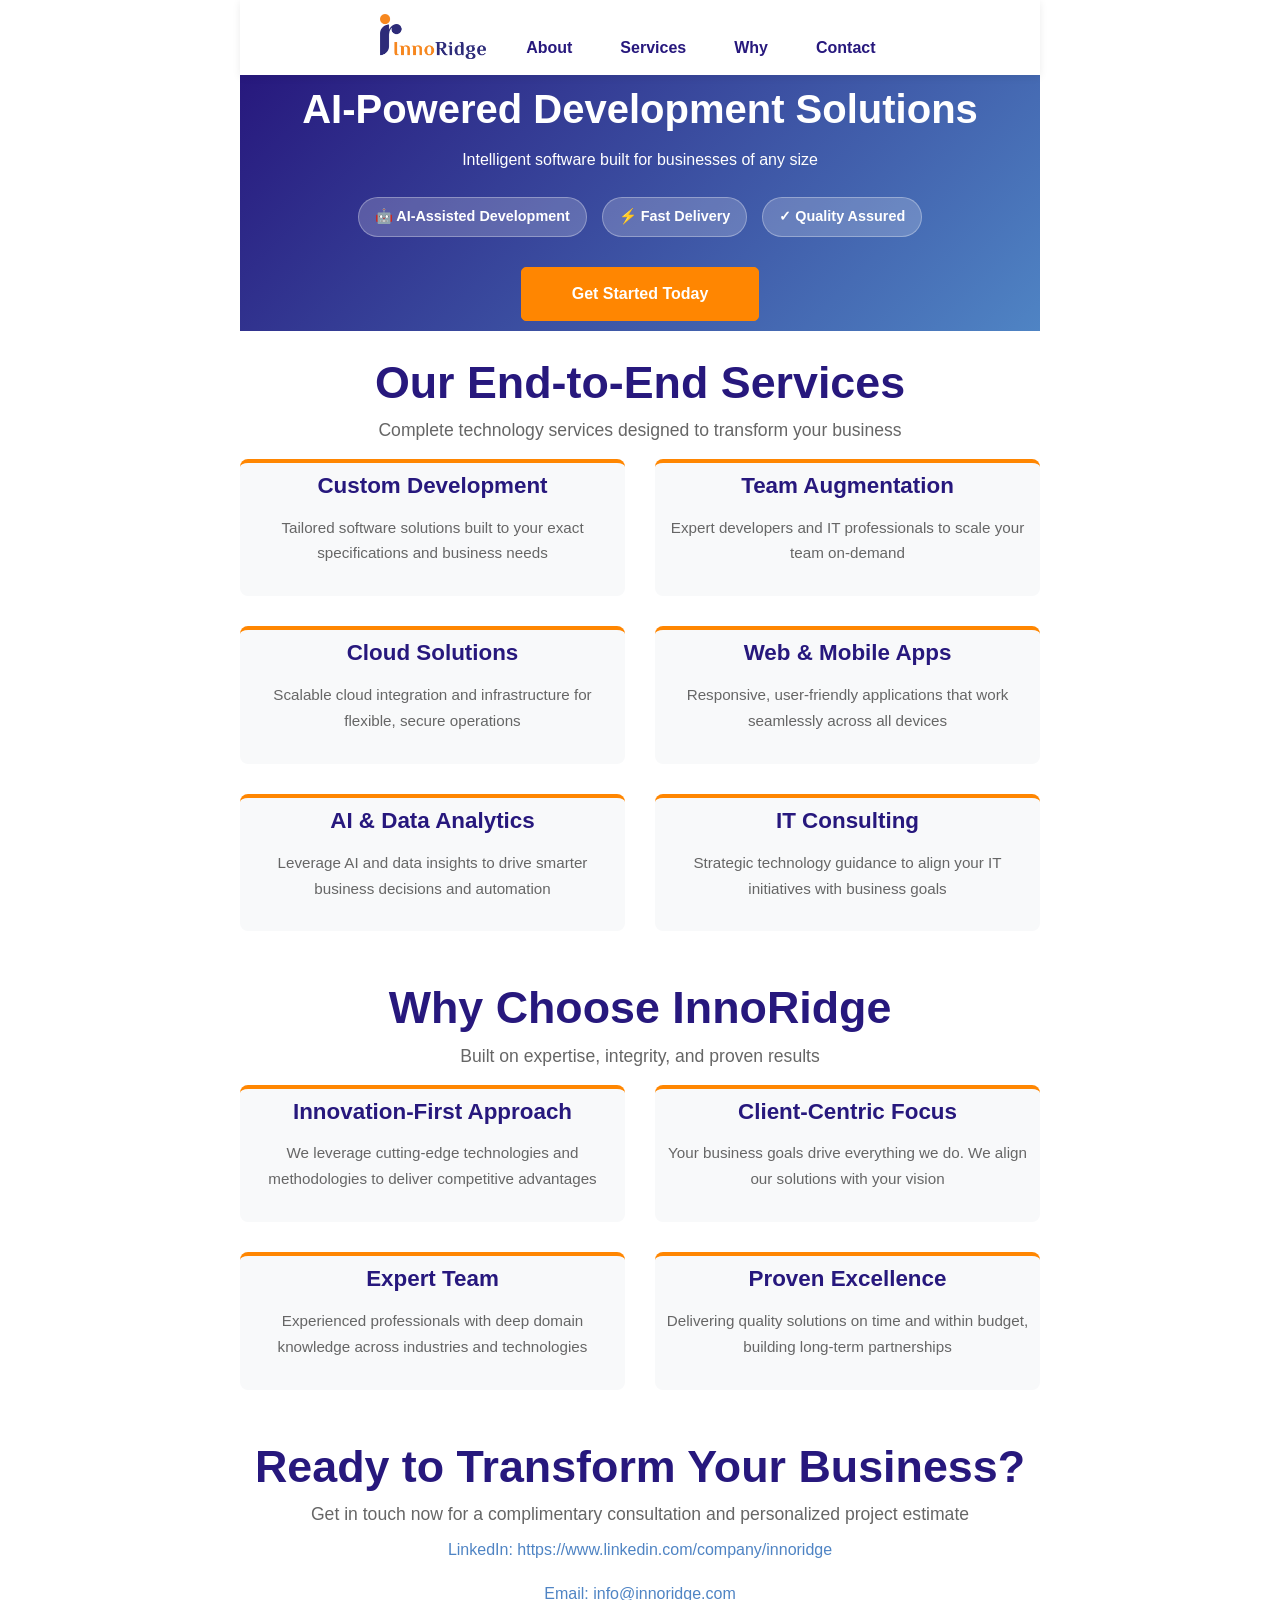
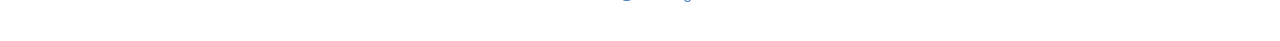
==== commit 145d01f2: "Fixed styles" ====
--- a/index.html
+++ b/index.html
@@ -115,7 +115,7 @@
 
         <section class="section-overview" id="contact">
             <h2 class="section-heading">Ready to Transform Your Business?</h2>
-            <div class="section-subtitle">Contact us today for a free consultation and project estimate</div>
+            <div class="section-subtitle">Get in touch now for a complimentary consultation and personalized project estimate</div>
             <div class="contact-info">
                 <a href="https://www.linkedin.com/company/innoridge" target="_blank" rel="noopener noreferrer">
                     <i class="fab fa-linkedin"></i>
--- a/css/style.css
+++ b/css/style.css
@@ -1065,6 +1065,10 @@
   color: white;
 }
 
+.link-content {
+  padding: 10px;
+}
+
 .form-note {
   font-size: 0.85rem;
   color: #999;
